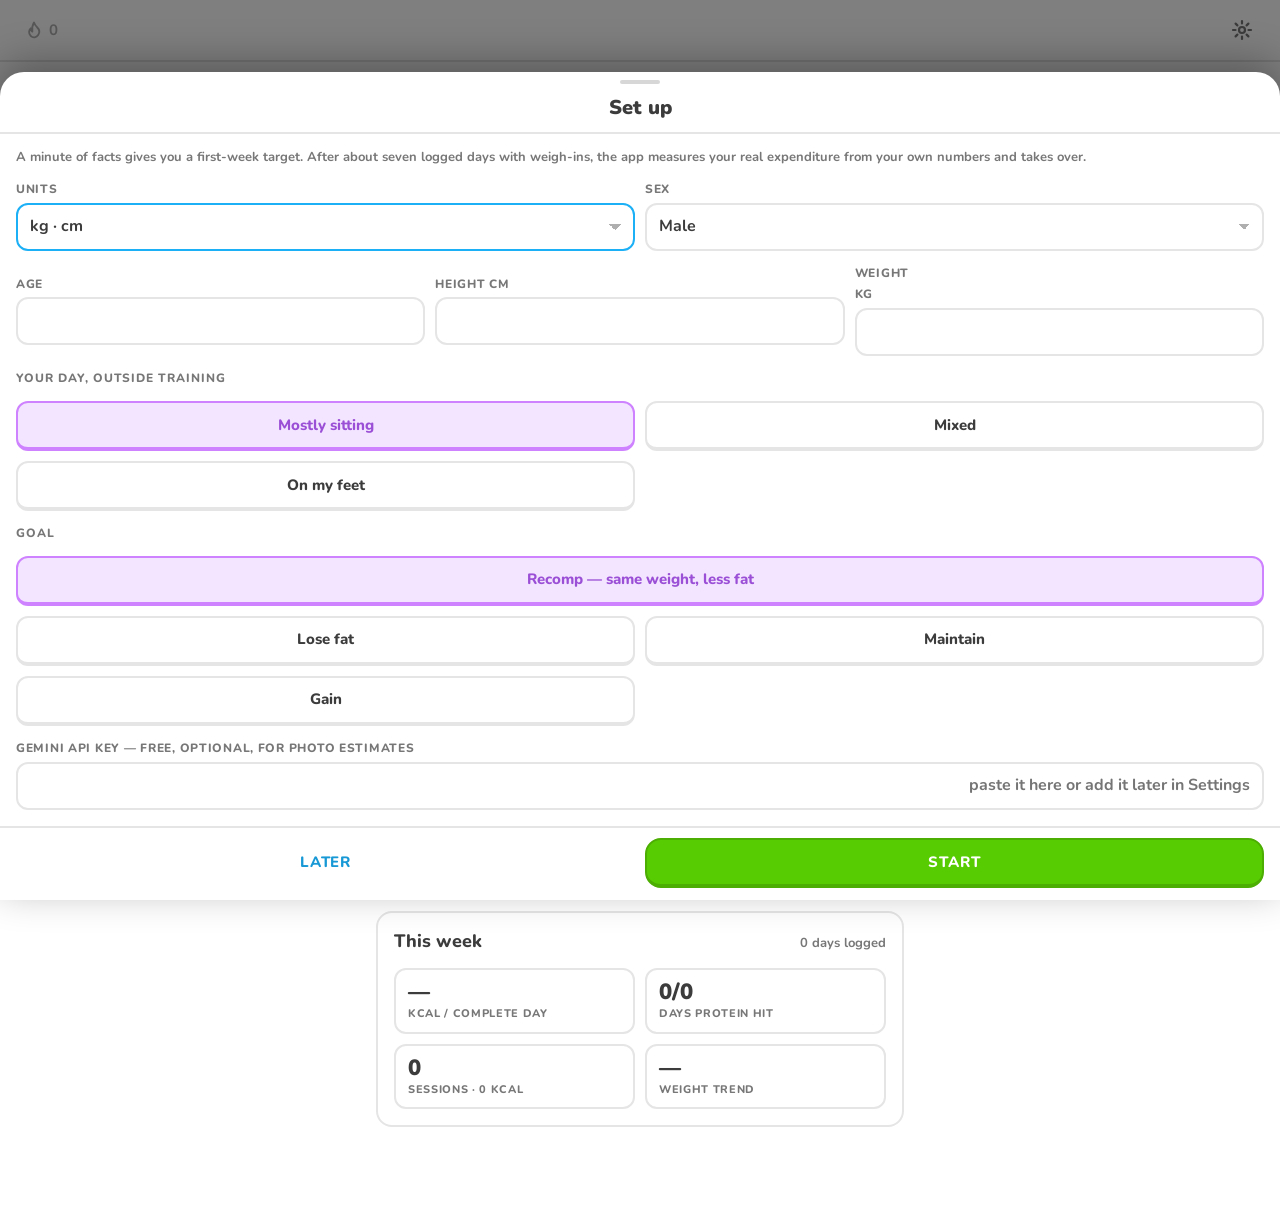
==== docs/index.html @ 72cca183 "Category-wide review findings: forgiving streak, no red screens, recall-as-you-type, delete everythi" ====
<!doctype html>
<html lang="en">
<head>
<meta charset="utf-8">
<meta name="viewport" content="width=device-width, initial-scale=1, maximum-scale=1, user-scalable=no, viewport-fit=cover, interactive-widget=resizes-content">
<meta name="theme-color" content="#FFFFFF" media="(prefers-color-scheme: light)">
<meta name="theme-color" content="#131F24" media="(prefers-color-scheme: dark)">
<title>Recomp</title>
<link rel="manifest" href="manifest.webmanifest">
<link rel="icon" href="icon.svg" type="image/svg+xml">
<link rel="preconnect" href="https://fonts.googleapis.com">
<link rel="preconnect" href="https://fonts.gstatic.com" crossorigin>
<link rel="stylesheet" href="https://fonts.googleapis.com/css2?family=Nunito:wght@700;800;900&display=swap">
<link rel="stylesheet" href="css/style.css">
</head>
<body>

<!-- icon sprite: one stroke style everywhere, no emoji (they render differently on every phone) -->
<svg width="0" height="0" style="position:absolute" aria-hidden="true">
  <defs>
    <symbol id="i-home" viewBox="0 0 24 24"><path d="M3 11.5 12 4l9 7.5"/><path d="M5.5 10v10h13V10"/><path d="M10 20v-6h4v6"/></symbol>
    <symbol id="i-chart" viewBox="0 0 24 24"><path d="M4 19h16"/><path d="M6 15l4-5 4 3 5-7"/></symbol>
    <symbol id="i-meal" viewBox="0 0 24 24"><path d="M4 12h16"/><path d="M5 12a7 7 0 0 1 14 0"/><path d="M3 16h18"/><path d="M12 5V3"/></symbol>
    <symbol id="i-shake" viewBox="0 0 24 24"><path d="M7 4h10l-1.2 15a2 2 0 0 1-2 1.8H10.2a2 2 0 0 1-2-1.8Z"/><path d="M8 10h8"/><path d="M13 4l2-2"/></symbol>
    <symbol id="i-lift" viewBox="0 0 24 24"><path d="M3 10v4"/><path d="M6 8v8"/><path d="M9 6v12"/><path d="M15 6v12"/><path d="M18 8v8"/><path d="M21 10v4"/><path d="M9 12h6"/></symbol>
    <symbol id="i-camera" viewBox="0 0 24 24"><path d="M4 8h3l2-3h6l2 3h3v11H4Z"/><circle cx="12" cy="13" r="3.5"/></symbol>
    <symbol id="i-image" viewBox="0 0 24 24"><rect x="4" y="5" width="16" height="14" rx="2"/><path d="m4 16 5-5 4 4 3-3 4 4"/><circle cx="15.5" cy="9.5" r="1.5"/></symbol>
    <symbol id="i-tag" viewBox="0 0 24 24"><path d="M3 12V4h8l9 9-8 8Z"/><circle cx="7.5" cy="8.5" r="1.5"/></symbol>
    <symbol id="i-flame" viewBox="0 0 24 24"><path d="M12 3s1 3 4 6 3 6 1 9-6 4-9 1-2-7 0-9c0 3 2 4 2 4s-1-6 2-11Z"/></symbol>
    <symbol id="i-scale" viewBox="0 0 24 24"><rect x="4" y="4" width="16" height="16" rx="3"/><path d="M8 10a5 5 0 0 1 8 0"/><path d="m12 12 2-2"/></symbol>
    <symbol id="i-gear" viewBox="0 0 24 24"><circle cx="12" cy="12" r="3"/><path d="M12 3v2.5M12 18.5V21M3 12h2.5M18.5 12H21M5.6 5.6l1.8 1.8M16.6 16.6l1.8 1.8M5.6 18.4l1.8-1.8M16.6 7.4l1.8-1.8"/></symbol>
    <symbol id="i-left" viewBox="0 0 24 24"><path d="m14 6-6 6 6 6"/></symbol>
    <symbol id="i-right" viewBox="0 0 24 24"><path d="m10 6 6 6-6 6"/></symbol>
    <symbol id="i-check" viewBox="0 0 24 24"><path d="m5 12.5 4.5 4.5L19 7"/></symbol>
    <symbol id="i-close" viewBox="0 0 24 24"><path d="M6 6l12 12M18 6 6 18"/></symbol>
    <symbol id="i-plus" viewBox="0 0 24 24"><path d="M12 5v14M5 12h14"/></symbol>
    <symbol id="i-clock" viewBox="0 0 24 24"><circle cx="12" cy="12" r="8.5"/><path d="M12 7.5V12l3 2"/></symbol>
    <symbol id="i-bolt" viewBox="0 0 24 24"><path d="M13 3 5 13h6l-1 8 9-11h-6Z"/></symbol>
    <symbol id="i-scan" viewBox="0 0 24 24"><path d="M4 8V5h3M17 5h3v3M20 16v3h-3M7 19H4v-3"/><path d="M8 9v6M11 9v6M13.5 9v6M16 9v6"/></symbol>
    <symbol id="i-share" viewBox="0 0 24 24"><path d="M12 15V4"/><path d="m8 8 4-4 4 4"/><path d="M5 13v6h14v-6"/></symbol>
  </defs>
</svg>

<!-- ============================================================ TOP STRIP -->
<header class="top">
  <button class="stat streak" id="streak" aria-label="Logging streak"><svg><use href="#i-flame"/></svg><b>0</b></button>
  <button class="stat weight" id="weight-chip" hidden><svg><use href="#i-scale"/></svg><b>—</b><small></small></button>
  <span class="grow"></span>
  <button class="icon" id="btn-settings" aria-label="Settings"><svg><use href="#i-gear"/></svg></button>
</header>

<!-- ============================================================ TODAY -->
<main id="view-today" class="view">

  <section class="daybar">
    <button class="icon round" id="day-prev" aria-label="Previous day"><svg><use href="#i-left"/></svg></button>
    <button class="daylabel" id="day-label"><b>Today</b><small id="day-sub"></small></button>
    <button class="icon round" id="day-next" aria-label="Next day"><svg><use href="#i-right"/></svg></button>
  </section>

  <section class="card status" id="status">
    <div class="verdict" id="verdict"></div>
    <div class="meter">
      <div class="meter-head"><span class="label">Protein</span><span class="val"><b id="p-val">0</b> / <span id="p-range">—</span> g</span></div>
      <div class="bar green"><div class="fill" id="p-fill"></div><div class="tick" id="p-floor"></div><div class="tick" id="p-ceil"></div></div>
      <div class="meter-foot" id="p-foot"></div>
    </div>
    <div class="meter">
      <div class="meter-head"><span class="label">Calories</span><span class="val"><b id="k-val">0</b> / <span id="k-range">—</span></span></div>
      <div class="bar blue"><div class="band" id="k-band"></div><div class="fill" id="k-fill"></div></div>
      <div class="meter-foot" id="k-foot"></div>
    </div>
    <ul class="goals" id="goals"></ul>
  </section>

  <p class="callout warn" id="sync-warn" hidden></p>
  <p class="callout" id="est-hint" hidden>Photo estimates need a free Gemini key: <a href="https://aistudio.google.com/apikey" target="_blank" rel="noopener">aistudio.google.com → Get API key</a>, then Settings.</p>

  <section class="card">
    <div class="card-head"><h2>Log</h2><span class="muted" id="log-count"></span></div>
    <ul class="log" id="log"></ul>
    <p class="note" id="log-hint">Tap an entry to edit it, log it again or remove it.</p>
  </section>

  <section class="card" id="week"></section>
</main>

<!-- ============================================================ TREND -->
<main id="view-trend" class="view" hidden>
  <section class="card">
    <div class="card-head"><h2>Weight</h2><span class="muted" id="trend-latest"></span></div>
    <canvas id="chart" height="200"></canvas>
    <p class="note" id="chart-note"></p>
  </section>
  <section class="card" id="bf-block" hidden>
    <div class="card-head"><h2>Body fat</h2><span class="muted" id="bf-latest"></span></div>
    <canvas id="bfchart" height="140"></canvas>
    <p class="note" id="bf-note"></p>
  </section>
  <section class="card" id="expenditure"></section>
  <section class="card" id="lifts" hidden></section>
  <section class="card">
    <div class="card-head"><h2>Scale</h2><span class="muted" id="backup-state"></span></div>
    <p class="note" id="body-fresh"></p>
    <div class="row gap wrap">
      <button class="btn" id="btn-pull">Fetch scale now</button>
      <button class="btn" id="btn-fixall" hidden>Value ? rows with AI</button>
    </div>
    <p class="note mono" id="data-msg"></p>
    <details>
      <summary>Weigh in by hand</summary>
      <div class="row gap top">
        <label class="lbl"><span id="bw-unit">kg</span> <input class="num" id="bw-kg" type="number" min="30" max="200" step="0.05" inputmode="decimal"></label>
        <label class="lbl">body fat % <input class="num" id="bw-bf" type="number" min="3" max="60" step="0.1" inputmode="decimal"></label>
        <button class="btn" id="bw-log">Log</button>
      </div>
      <p class="note">Renpho readings arrive on their own. Use this only when the scale isn't synced.</p>
    </details>
    <details>
      <summary>Backups</summary>
      <p class="note top">With a GitHub repo set, backups happen on their own after every change. Without one, <b>Save a copy</b> sends the full backup to Drive, WhatsApp or a file — do it now and then; the CSV opens in any spreadsheet.</p>
      <div class="row gap wrap">
        <button class="btn" id="btn-backup">Back up now</button>
        <button class="btn" id="btn-restore">Restore from GitHub</button>
        <button class="btn" id="btn-export"><svg><use href="#i-share"/></svg>Save a copy</button>
        <button class="btn" id="btn-csv">Export CSV</button>
        <label class="btn filebtn"><input type="file" id="import-file" accept="application/json" hidden>Import file</label>
      </div>
    </details>
  </section>
</main>

<!-- ============================================================ BOTTOM NAV -->
<nav class="nav" id="actionbar">
  <button class="tab is-on" data-tab="today"><svg><use href="#i-home"/></svg><span>Today</span></button>
  <button class="tab" data-tab="trend"><svg><use href="#i-chart"/></svg><span>Trend</span></button>
  <button class="act green" data-sheet="meal"><svg><use href="#i-meal"/></svg><span>Meal</span></button>
  <button class="act blue" data-sheet="shake"><svg><use href="#i-shake"/></svg><span>Shake</span></button>
  <button class="act purple" data-sheet="workout"><svg><use href="#i-lift"/></svg><span>Workout</span></button>
</nav>

<!-- ============================================================ MEAL SHEET -->
<dialog class="sheet" id="sheet-meal">
  <div class="sheet-head"><span class="grip"></span><h2>Meal</h2><button class="icon close" data-close aria-label="Close"><svg><use href="#i-close"/></svg></button></div>
  <div class="sheet-body">
    <p class="callout" id="est-fixing" hidden></p>
    <div id="recent-wrap">
      <div class="card-head"><h3>Regulars</h3><span class="muted">one tap · eaten 3+ times</span></div>
      <div class="chips" id="recent"></div>
    </div>
    <div class="photo-row">
      <label class="btn tile"><input type="file" id="est-camera" accept="image/*" capture="environment" hidden><svg><use href="#i-camera"/></svg>Camera</label>
      <label class="btn tile"><input type="file" id="est-gallery" accept="image/*" multiple hidden><svg><use href="#i-image"/></svg>Gallery</label>
      <label class="btn tile"><input type="file" id="est-label" accept="image/*" capture="environment" hidden><svg><use href="#i-scan"/></svg>Scan</label>
    </div>
    <div class="thumbs" id="est-thumbs"></div>
    <textarea id="est-text" class="text" rows="3" placeholder="What is it, where from, what you shared or skipped — “ayam penyet from Amigos, didn't finish the rice”"></textarea>
    <div class="chips" id="recall"></div>
    <div class="share-row">
      <span class="label">My share</span>
      <div class="seg" id="est-share" role="radiogroup" aria-label="My share">
        <button data-v="1" class="on">All</button><button data-v="0.5">½</button><button data-v="0.33">⅓</button><button data-v="0.25">¼</button>
      </div>
    </div>
    <p class="status" id="est-status"></p>
    <div id="est-result" hidden></div>
    <details>
      <summary>Type it in instead</summary>
      <form id="manual" class="form top">
        <input class="text" name="label" placeholder="What was it" required>
        <div class="row gap">
          <label class="lbl">kcal <input class="num" name="kcal" type="number" min="0" step="any" required inputmode="decimal"></label>
          <label class="lbl">protein g <input class="num" name="protein_g" type="number" min="0" step="any" required inputmode="decimal"></label>
        </div>
        <button class="btn" type="submit">Add</button>
      </form>
    </details>
  </div>
  <div class="sheet-foot" id="meal-foot"><button class="btn primary block" id="est-go">Estimate</button></div>
</dialog>

<!-- ============================================================ SHAKE SHEET -->
<dialog class="sheet" id="sheet-shake">
  <div class="sheet-head"><span class="grip"></span><h2>Shake</h2><button class="icon close" data-close aria-label="Close"><svg><use href="#i-close"/></svg></button></div>
  <div class="sheet-body">
    <div class="hero blue"><b id="shake-result">—</b><small>exact from the labels</small></div>
    <div class="row gap">
      <label class="lbl">whey g <input class="num" id="whey" type="number" min="0" max="200" step="1" value="44" inputmode="decimal"></label>
      <label class="lbl">milk ml <input class="num" id="milk" type="number" min="0" max="1000" step="1" value="250" inputmode="decimal"></label>
      <label class="lbl">creatine g <input class="num" id="creatine" type="number" min="0" max="20" step="1" value="6" inputmode="decimal"></label>
    </div>
    <div class="row gap">
      <label class="lbl">whey <select id="whey-id" class="select" aria-label="Whey"></select></label>
      <label class="lbl">milk <select id="milk-id" class="select" aria-label="Milk"></select></label>
    </div>
    <button class="btn ghost" id="btn-product"><svg><use href="#i-plus"/></svg>New tub or carton</button>
  </div>
  <div class="sheet-foot"><button class="btn primary blue block" id="btn-shake">Add shake</button></div>
</dialog>

<!-- ============================================================ WORKOUT SHEET -->
<dialog class="sheet" id="sheet-workout">
  <div class="sheet-head"><span class="grip"></span><h2>Workout</h2><button class="icon close" data-close aria-label="Close"><svg><use href="#i-close"/></svg></button></div>
  <div class="sheet-body">
    <div class="options" id="wo-kinds"></div>
    <div id="wo-cardio" class="stack">
      <div class="row gap">
        <label class="lbl">minutes <input class="num" id="wo-min" type="number" min="0" step="1" inputmode="decimal"></label>
        <label class="lbl">km <input class="num" id="wo-km" type="number" min="0" step="0.01" inputmode="decimal"></label>
        <label class="lbl">kcal <input class="num" id="wo-kcal" type="number" min="0" step="1" inputmode="decimal" placeholder="if shown"></label>
      </div>
      <div class="row gap">
        <label class="btn filebtn"><input type="file" id="wo-shot" accept="image/*" hidden><svg><use href="#i-image"/></svg>From screenshot</label>
        <span class="status" id="wo-shot-status"></span>
      </div>
      <p class="note" id="wo-burn-note"></p>
    </div>
    <div id="wo-strength" class="stack" hidden>
      <label class="lbl">exercise <select id="wo-exercise" class="select" aria-label="Exercise"></select></label>
      <div id="wo-sets" class="sets"></div>
      <div class="row gap bottom">
        <label class="lbl">kg <input class="num" id="wo-w" type="number" min="0" step="0.5" inputmode="decimal"></label>
        <label class="lbl">reps <input class="num" id="wo-r" type="number" min="1" step="1" inputmode="numeric"></label>
        <button class="btn" id="wo-addset"><svg><use href="#i-plus"/></svg>Set</button>
      </div>
      <p class="note">Sets are what track your 100/100/100. Calories for strength work use the per-kind default.</p>
    </div>
    <input class="text" id="wo-note" placeholder="note (optional) — “testing week”, “white scale”">
  </div>
  <div class="sheet-foot"><button class="btn primary purple block" id="wo-log">Log workout</button></div>
</dialog>

<!-- ============================================================ ROW SHEET -->
<dialog class="sheet" id="sheet-row">
  <div class="sheet-head"><span class="grip"></span><h2 id="row-title">Entry</h2><button class="icon close" data-close aria-label="Close"><svg><use href="#i-close"/></svg></button></div>
  <div class="sheet-body" id="row-body"></div>
</dialog>

<!-- ============================================================ PRODUCT -->
<dialog class="modal" id="product">
  <form method="dialog" class="form" id="product-form">
    <h2>New tub or carton</h2>
    <div class="row gap">
      <label class="btn filebtn"><input type="file" id="prod-label" accept="image/*" capture="environment" hidden><svg><use href="#i-scan"/></svg>Scan barcode or label</label>
      <span class="status" id="prod-status"></span>
    </div>
    <p class="note">Or type it: milks per 100 ml; whey per gram of powder — 25 g protein in a 32 g scoop is 0.78 per g.</p>
    <div class="row gap">
      <label class="lbl">kind <select class="select" name="kind" id="product-kind"><option value="milk">Milk</option><option value="whey">Whey</option></select></label>
      <label class="lbl grow">label <input class="text" name="label" placeholder="e.g. Meiji Fit, Optimum Gold Standard" required></label>
    </div>
    <div class="row gap">
      <label class="lbl">kcal <span id="product-per">/100ml</span> <input class="num" name="kcal" type="number" min="0" step="0.01" required inputmode="decimal"></label>
      <label class="lbl">protein g <span id="product-per2">/100ml</span> <input class="num" name="protein_g" type="number" min="0" step="0.001" required inputmode="decimal"></label>
    </div>
    <label class="check"><input type="checkbox" name="make_default" checked> make it the default</label>
    <div class="row gap end"><button class="btn ghost" value="cancel" formnovalidate>Cancel</button><button class="btn primary" value="save">Save</button></div>
  </form>
</dialog>

<!-- ============================================================ SETTINGS -->
<dialog class="sheet" id="settings">
  <form method="dialog" id="settings-form">
    <div class="sheet-head"><span class="grip"></span><h2>Settings</h2><button class="icon close" value="cancel" formnovalidate aria-label="Close"><svg><use href="#i-close"/></svg></button></div>
    <div class="sheet-body">
      <div class="grid2" id="settings-fields"></div>
      <div class="card-head"><h3>Workout kinds</h3><span class="muted">default kcal when none is given</span></div>
      <div id="kinds-editor" class="stack"></div>
      <button class="btn ghost" type="button" id="btn-addkind"><svg><use href="#i-plus"/></svg>Add a workout kind</button>
      <div class="row gap wrap"><button class="btn" type="button" id="btn-setup">Redo setup</button><button class="btn danger" type="button" id="btn-wipe">Delete everything</button></div>
      <details><summary>About this app</summary>
        <p class="note top">No account, no ads, no subscription, no notifications, nothing to unlock. Your data lives on this phone (and in your own GitHub repo if you set one). Export it any time as a file or CSV, or delete all of it with one button — nothing is kept anywhere else. Photo estimates use your own free Gemini key; barcodes use Open Food Facts, an open database that needs no key.</p>
      </details>
    </div>
    <div class="sheet-foot"><button class="btn primary block" value="save">Save</button></div>
  </form>
</dialog>

<!-- ============================================================ SETUP (first run) -->
<dialog class="sheet" id="setup">
  <form id="setup-form">
    <div class="sheet-head"><span class="grip"></span><h2>Set up</h2></div>
    <div class="sheet-body">
      <p class="note">A minute of facts gives you a first-week target. After about seven logged days with weigh-ins, the app measures your real expenditure from your own numbers and takes over.</p>
      <div class="row gap">
        <label class="lbl">units <select class="select" name="units"><option value="kg">kg · cm</option><option value="lb">lb · cm</option></select></label>
        <label class="lbl">sex <select class="select" name="sex"><option value="male">Male</option><option value="female">Female</option></select></label>
      </div>
      <div class="row gap">
        <label class="lbl">age <input class="num" name="age" type="number" min="14" max="100" step="1" required inputmode="numeric"></label>
        <label class="lbl">height cm <input class="num" name="height_cm" type="number" min="120" max="230" step="1" required inputmode="numeric"></label>
        <label class="lbl">weight <span id="setup-unit">kg</span> <input class="num" name="weight" type="number" min="30" max="500" step="0.1" required inputmode="decimal"></label>
      </div>
      <span class="label">Your day, outside training</span>
      <div class="options" id="setup-activity">
        <button type="button" class="opt on" data-v="desk">Mostly sitting</button>
        <button type="button" class="opt" data-v="mixed">Mixed</button>
        <button type="button" class="opt" data-v="feet">On my feet</button>
      </div>
      <span class="label">Goal</span>
      <div class="options" id="setup-goal">
        <button type="button" class="opt on" data-v="recomp">Recomp — same weight, less fat</button>
        <button type="button" class="opt" data-v="cut">Lose fat</button>
        <button type="button" class="opt" data-v="maintain">Maintain</button>
        <button type="button" class="opt" data-v="gain">Gain</button>
      </div>
      <label class="lbl wide">Gemini API key — free, optional, for photo estimates <input class="num" name="gemini_key" type="password" autocomplete="off" placeholder="paste it here or add it later in Settings"></label>
      <p class="note">Get one at <a href="https://aistudio.google.com/apikey" target="_blank" rel="noopener">aistudio.google.com → Get API key</a>. Without it, barcodes, regulars, shakes and typed entries still work.</p>
      <p class="note" id="setup-preview"></p>
    </div>
    <div class="sheet-foot"><button class="btn ghost" type="button" id="setup-skip">Later</button><button class="btn primary" type="submit">Start</button></div>
  </form>
</dialog>

<div class="toast" id="toast" hidden></div>
<script type="module" src="js/app.js"></script>
</body>
</html>
---- docs/css/style.css ----
/* Recomp — visual system.
   Duolingo's language: one heavy rounded face, flat saturated colour on a plain ground, 2 px borders,
   chunky buttons that press down (4 px bottom edge), thick rounded progress bars, tinted option cards,
   a bottom nav with big icons. Colour carries meaning: green = protein / done, blue = calories,
   purple = training, orange = attention / streak, red = over. 4 px spacing grid, 16 px gutters. */

:root{
  color-scheme:light;
  --bg:#FFFFFF; --card:#FFFFFF; --sunken:#F7F7F7; --line:#E5E5E5; --line-2:#D7D7D7;
  --ink:#3C3C3C; --muted:#777777; --faint:#AFAFAF;
  --green:#58CC02; --green-d:#4CAD02; --green-bg:#E5F8D4; --green-ink:#3F9A00;
  --blue:#1CB0F6;  --blue-d:#1899D6;  --blue-bg:#DDF4FF;  --blue-ink:#1899D6;
  --purple:#CE82FF; --purple-d:#B06BE0; --purple-bg:#F3E5FF; --purple-ink:#9A4FD6;
  --orange:#FF9600; --orange-d:#E08600; --orange-bg:#FFF0D6; --orange-ink:#D97B00;
  --red:#FF4B4B;   --red-d:#EA2B2B;    --red-bg:#FFE0E0;   --red-ink:#D93636;
  --yellow:#FFC800;
  --font:"Nunito","Segoe UI",Roboto,system-ui,sans-serif;
  --r:16px; --r-s:12px;
}
@media (prefers-color-scheme:dark){
  :root{
    color-scheme:dark;
    --bg:#131F24; --card:#131F24; --sunken:#1B2A31; --line:#37464F; --line-2:#3F505A;
    --ink:#F1F7FB; --muted:#A9B8C0; --faint:#52656D;
    --green-bg:#1F3A12; --green-ink:#7BD82E;
    --blue-bg:#0F2C3F;  --blue-ink:#49C0F8;
    --purple-bg:#2A1F3A; --purple-ink:#D69CFF;
    --orange-bg:#3A2A0F; --orange-ink:#FFAB33;
    --red-bg:#3A1717;   --red-ink:#FF6B6B;
  }
}

/* ---------------------------------------------------------------- base */
*{box-sizing:border-box}
html{-webkit-text-size-adjust:100%;height:100%}
body{
  margin:0; background:var(--bg); color:var(--ink);
  font-family:var(--font); font-weight:700; font-size:16px; line-height:1.4;
  font-variant-numeric:tabular-nums; -webkit-font-smoothing:antialiased;
  padding-bottom:calc(92px + env(safe-area-inset-bottom));
  overscroll-behavior-y:none;
}
h1,h2,h3,p{margin:0}
h2{font-size:18px;font-weight:800}
h3{font-size:15px;font-weight:800}
button{font:inherit;color:inherit;background:none;border:0;padding:0;cursor:pointer;-webkit-tap-highlight-color:transparent;touch-action:manipulation}
input,select,textarea{font:inherit;color:inherit;-webkit-tap-highlight-color:transparent}
svg{width:24px;height:24px;fill:none;stroke:currentColor;stroke-width:2.2;stroke-linecap:round;stroke-linejoin:round;flex:none}
[hidden]{display:none!important}
a{color:var(--blue-ink)}
.grow{flex:1}
.muted{color:var(--muted);font-size:13px;font-weight:700}
.note{font-size:13px;color:var(--muted);line-height:1.45}
.note.mono{font-variant-numeric:tabular-nums}
.status{font-size:13px;color:var(--muted);min-height:1.4em}
.status:empty{display:none}
.label{font-size:12px;font-weight:800;letter-spacing:.08em;text-transform:uppercase;color:var(--muted)}
.row{display:flex;align-items:center}
.row.gap{gap:10px}
.row.wrap{flex-wrap:wrap}
.row.end{justify-content:flex-end}
.row.top{margin-top:10px}
.row.bottom{align-items:flex-end}
.top.note{margin-top:8px}
.stack{display:flex;flex-direction:column;gap:12px}
:focus-visible{outline:3px solid var(--blue);outline-offset:2px}
@media (prefers-reduced-motion:reduce){*{animation:none!important;transition:none!important}}

/* ---------------------------------------------------------------- top strip */
.top{
  position:sticky; top:0; z-index:5; background:var(--bg);
  display:flex; align-items:center; gap:8px;
  padding:calc(8px + env(safe-area-inset-top)) 16px 8px; border-bottom:2px solid var(--line);
}
.stat{display:inline-flex;align-items:center;gap:5px;padding:6px 8px;border-radius:12px;font-weight:900;font-size:15px;color:var(--faint);white-space:nowrap;min-width:0}
.stat svg{width:20px;height:20px}
.stat small{font-size:12px;font-weight:800;color:var(--muted)}
.stat.weight{overflow:hidden;text-overflow:ellipsis}
.stat.streak.on{color:var(--orange)} .stat.streak.on svg{fill:var(--orange);stroke:var(--orange)}
.stat.weight{color:var(--ink)} .stat.weight svg{color:var(--blue)}
.stat.weight.oob{color:var(--red-ink)}
.stat:active{background:var(--sunken)}
.icon{width:44px;height:44px;border-radius:12px;display:grid;place-items:center;color:var(--muted)}
.icon.round{border-radius:50%;border:2px solid var(--line);border-bottom-width:4px}
.icon.round:active{transform:translateY(2px);border-bottom-width:2px}
.icon:active{background:var(--sunken)}
.icon:disabled{opacity:.35}

/* ---------------------------------------------------------------- page */
.view{padding:12px 16px 0;display:flex;flex-direction:column;gap:16px;max-width:560px;margin:0 auto}
.card{background:var(--card);border:2px solid var(--line);border-radius:var(--r);padding:16px;display:flex;flex-direction:column;gap:14px}
.card-head{display:flex;align-items:baseline;justify-content:space-between;gap:12px}
.callout{border:2px solid var(--line);border-radius:var(--r-s);padding:12px 14px;font-size:14px;color:var(--muted);line-height:1.45}
.callout.warn{border-color:var(--red);background:var(--red-bg);color:var(--red-ink)}
details>summary{list-style:none;cursor:pointer;display:flex;align-items:center;justify-content:space-between;font-weight:800;font-size:15px;padding:6px 0;color:var(--ink)}
details>summary::-webkit-details-marker{display:none}
details>summary::after{content:"";width:9px;height:9px;border-right:2.5px solid var(--faint);border-bottom:2.5px solid var(--faint);transform:rotate(45deg);margin-right:6px;transition:transform .15s}
details[open]>summary::after{transform:rotate(-135deg)}

/* ---------------------------------------------------------------- day bar */
.daybar{display:grid;grid-template-columns:44px 1fr 44px;align-items:center;gap:8px}
.daylabel{display:flex;flex-direction:column;align-items:center;gap:1px;padding:4px 0}
.daylabel b{font-size:22px;font-weight:900;letter-spacing:-.01em;line-height:1.1}
.daylabel small{font-size:13px;color:var(--muted);font-weight:700}

/* ---------------------------------------------------------------- status card */
.verdict{display:flex;gap:12px;align-items:flex-start;padding:12px 14px;border-radius:var(--r-s);border:2px solid var(--line);background:var(--sunken)}
.verdict .lamp{width:14px;height:14px;border-radius:50%;margin-top:5px;flex:none;background:var(--faint)}
.verdict b{display:block;font-size:17px;font-weight:900;line-height:1.2}
.verdict small{display:block;font-size:13px;color:var(--muted);margin-top:3px;line-height:1.4}
.verdict.ok{border-color:var(--green);background:var(--green-bg)} .verdict.ok .lamp{background:var(--green)} .verdict.ok b{color:var(--green-ink)}
.verdict.warn{border-color:var(--orange);background:var(--orange-bg)} .verdict.warn .lamp{background:var(--orange)} .verdict.warn b{color:var(--orange-ink)}
.verdict.crit{border-color:var(--red);background:var(--red-bg)} .verdict.crit .lamp{background:var(--red)} .verdict.crit b{color:var(--red-ink)}
.verdict.pop{animation:pop .35s cubic-bezier(.2,.8,.2,1)}
@keyframes pop{0%{transform:scale(.96)}60%{transform:scale(1.02)}100%{transform:scale(1)}}

.meter{display:flex;flex-direction:column;gap:8px}
.meter-head{display:flex;justify-content:space-between;align-items:baseline}
.meter-head .val{font-size:15px;font-weight:800;color:var(--muted)}
.meter-head .val b{font-size:20px;font-weight:900;color:var(--ink)}
.bar{position:relative;height:18px;background:var(--line);border-radius:9px;overflow:hidden}
.fill{position:absolute;inset:0 auto 0 0;width:0;border-radius:9px;background:var(--green);transition:width .45s cubic-bezier(.2,.8,.2,1)}
.fill::after{content:"";position:absolute;left:8px;right:8px;top:4px;height:4px;border-radius:2px;background:rgba(255,255,255,.28)}
.bar.blue .fill{background:var(--blue)}
/* state colours: protein short = attention, over the ceiling is still done; calories over = red */
.bar .fill.short{background:var(--orange)} .bar .fill.hit,.bar .fill.in{background:var(--green)} .bar .fill.under{background:var(--blue)}
.bar.green .fill.over{background:var(--green)} .bar.blue .fill.over{background:var(--orange)}   /* over is attention, never a red screen: the week average is the number that matters */
.tick{position:absolute;top:0;bottom:0;width:3px;background:var(--ink);opacity:.35;border-radius:2px}
.band{position:absolute;top:0;bottom:0;background:var(--green);opacity:.28}
.meter-foot{font-size:12px;color:var(--muted);line-height:1.4}

.goals{list-style:none;margin:0;padding:0;display:grid;grid-template-columns:1fr 1fr;gap:8px}
.goals li{display:flex;align-items:center;gap:8px;padding:8px 10px;border:2px solid var(--line);border-radius:var(--r-s);font-size:13px;font-weight:800;color:var(--muted)}
.goals li .box{width:22px;height:22px;border-radius:50%;border:2px solid var(--line-2);display:grid;place-items:center;flex:none;color:#fff}
.goals li .box svg{width:14px;height:14px;stroke-width:3}
.goals li.done{border-color:var(--green);background:var(--green-bg);color:var(--green-ink)}
.goals li.done .box{background:var(--green);border-color:var(--green)}
.goals li.opt{opacity:.7}

/* ---------------------------------------------------------------- log */
.log{list-style:none;margin:0;padding:0;display:flex;flex-direction:column}
.log li{display:grid;grid-template-columns:42px 1fr auto;gap:12px;align-items:center;padding:11px 0;border-top:2px solid var(--line);cursor:pointer}
.log li:first-child{border-top:0;padding-top:2px}
.log li:active{background:var(--sunken);margin:0 -16px;padding-left:16px;padding-right:16px}
.log .ic{width:42px;height:42px;border-radius:50%;display:grid;place-items:center;background:var(--green-bg);color:var(--green-ink)}
.log .ic svg{width:22px;height:22px}
.log li.shake .ic{background:var(--blue-bg);color:var(--blue-ink)}
.log li.workout .ic{background:var(--purple-bg);color:var(--purple-ink)}
.log li.pending .ic{background:var(--orange-bg);color:var(--orange-ink)}
.log .l{min-width:0}
.log .l b{display:block;font-size:15px;font-weight:800;overflow:hidden;text-overflow:ellipsis;white-space:nowrap;line-height:1.25}
.log .l small{display:block;font-size:12px;color:var(--muted);overflow:hidden;text-overflow:ellipsis;white-space:nowrap}
.log .n{text-align:right;line-height:1.2}
.log .n b{display:block;font-size:15px;font-weight:900;color:var(--green-ink)}
.log .n small{display:block;font-size:12px;color:var(--muted);font-weight:800}
.log li.workout .n b{color:var(--purple-ink)}
.log li.pending .n b{color:var(--orange-ink)}
.log .empty{color:var(--faint);font-size:14px;padding:14px 0;text-align:center;cursor:default}
#log-hint{display:none}
.log:has(li:not(.empty)) + #log-hint{display:block}

/* ---------------------------------------------------------------- week */
.week{display:grid;grid-template-columns:1fr 1fr;gap:10px}
.week .stat-tile{display:flex;flex-direction:column;gap:2px;border:2px solid var(--line);border-radius:var(--r-s);padding:10px 12px}
.week .stat-tile b{font-size:22px;font-weight:900;letter-spacing:-.01em;line-height:1.1}
.week .stat-tile span{font-size:11px;font-weight:800;letter-spacing:.06em;text-transform:uppercase;color:var(--muted)}

/* ---------------------------------------------------------------- bottom nav */
.nav{
  position:fixed; left:0; right:0; bottom:0; z-index:6;
  display:grid; grid-template-columns:repeat(5,1fr); gap:4px;
  background:var(--bg); border-top:2px solid var(--line);
  padding:8px 10px calc(8px + env(safe-area-inset-bottom));
}
.nav button{display:flex;flex-direction:column;align-items:center;gap:3px;padding:6px 2px;border-radius:12px;border:2px solid transparent;font-size:11px;font-weight:800;letter-spacing:.04em;text-transform:uppercase;color:var(--muted)}
.nav button svg{width:26px;height:26px}
.nav button:active{background:var(--sunken)}
.nav .tab.is-on{background:var(--blue-bg);border-color:var(--blue);color:var(--blue-ink)}
.nav .act.green svg{color:var(--green)} .nav .act.blue svg{color:var(--blue)} .nav .act.purple svg{color:var(--purple)}
.nav .act.green:active{background:var(--green-bg)} .nav .act.blue:active{background:var(--blue-bg)} .nav .act.purple:active{background:var(--purple-bg)}

/* ---------------------------------------------------------------- buttons */
.btn{
  display:inline-flex; align-items:center; justify-content:center; gap:8px;
  min-height:50px; padding:0 18px; border-radius:var(--r);
  border:2px solid var(--line); border-bottom-width:4px; background:var(--card);
  font-size:15px; font-weight:800; letter-spacing:.06em; text-transform:uppercase; color:var(--blue-ink);
  transition:transform .06s, border-bottom-width .06s, background .15s; user-select:none;
}
.btn svg{width:22px;height:22px}
.btn:active{transform:translateY(2px);border-bottom-width:2px}
.btn:disabled{opacity:.5;pointer-events:none}
.btn.primary{background:var(--green);border-color:var(--green-d);color:#fff}
.btn.primary.blue{background:var(--blue);border-color:var(--blue-d)}
.btn.primary.purple{background:var(--purple);border-color:var(--purple-d)}
.btn.danger{background:var(--red);border-color:var(--red-d);color:#fff}
.btn.ghost{border-color:transparent;background:transparent;color:var(--blue-ink);min-height:44px}
.btn.ghost:active{background:var(--sunken)}
.btn.block{width:100%}
.btn.tile{flex-direction:column;gap:6px;min-height:78px;padding:10px 6px;font-size:12px;letter-spacing:.06em;color:var(--ink)}
.btn.tile svg{width:28px;height:28px;color:var(--blue-ink)}
.filebtn{cursor:pointer;white-space:nowrap}
.photo-row{display:grid;grid-template-columns:repeat(3,1fr);gap:10px}

/* ---------------------------------------------------------------- inputs */
.select,.num,.text{
  border:2px solid var(--line); background:var(--card); border-radius:var(--r-s);
  padding:10px 12px; font-size:16px; font-weight:700; min-height:48px; width:100%; color:var(--ink);
}
.select:focus,.num:focus,.text:focus{outline:0;border-color:var(--blue)}
.num{text-align:right}
.select{appearance:none;background-image:linear-gradient(45deg,transparent 50%,var(--faint) 50%),linear-gradient(135deg,var(--faint) 50%,transparent 50%);background-position:calc(100% - 18px) 50%,calc(100% - 12px) 50%;background-size:6px 6px;background-repeat:no-repeat;padding-right:32px}
textarea.text{resize:vertical;min-height:92px;line-height:1.4}
.lbl{display:flex;flex-direction:column;gap:5px;font-size:12px;font-weight:800;letter-spacing:.06em;text-transform:uppercase;color:var(--muted);flex:1;min-width:0}
.lbl.grow{flex:2}
.check{display:flex;align-items:center;gap:10px;font-size:15px}
.check input{width:22px;height:22px;accent-color:var(--green)}
.form{display:flex;flex-direction:column;gap:12px}
.form.top{margin-top:10px}
.grid2{display:grid;grid-template-columns:1fr 1fr;gap:12px}
.grid2 .lbl.wide{grid-column:1 / -1}
.grid2 .num{text-align:left}

/* segmented + option cards (Duolingo choice cards: tinted when chosen) */
.share-row{display:flex;align-items:center;gap:12px}
.seg{display:flex;gap:8px;flex:1}
.seg button{flex:1;min-height:44px;border:2px solid var(--line);border-bottom-width:4px;border-radius:var(--r-s);font-size:15px;font-weight:800;color:var(--muted);background:var(--card)}
.seg button:active{transform:translateY(2px);border-bottom-width:2px}
.seg button.on{background:var(--blue-bg);border-color:var(--blue);color:var(--blue-ink)}
.options{display:grid;grid-template-columns:1fr 1fr;gap:10px}
.options .opt.wide{grid-column:1 / -1}
#setup-goal .opt:first-child{grid-column:1 / -1}
.opt{min-height:50px;border:2px solid var(--line);border-bottom-width:4px;border-radius:var(--r-s);font-size:15px;font-weight:800;color:var(--ink);background:var(--card);padding:0 10px}
.opt:active{transform:translateY(2px);border-bottom-width:2px}
.opt.on{background:var(--purple-bg);border-color:var(--purple);color:var(--purple-ink)}

/* regulars */
.chips{display:grid;grid-template-columns:1fr 1fr;gap:10px}
.rchip{position:relative}
.rchip .chip{width:100%;min-height:62px;text-align:left;display:flex;flex-direction:column;justify-content:center;gap:2px;padding:10px 34px 10px 12px;border:2px solid var(--line);border-bottom-width:4px;border-radius:var(--r-s);background:var(--card);font-size:14px;font-weight:800;line-height:1.2}
.rchip .chip:active{transform:translateY(2px);border-bottom-width:2px;background:var(--green-bg);border-color:var(--green)}
.rchip .chip small{font-size:12px;color:var(--muted);font-weight:700}
.rchip .rx{position:absolute;top:6px;right:6px;width:28px;height:28px;border-radius:50%;color:var(--faint);display:grid;place-items:center}
.rchip .rx svg{width:16px;height:16px}
.rchip .rx:active{background:var(--red-bg);color:var(--red)}
#recent-wrap{display:flex;flex-direction:column;gap:10px}
#recall:empty{display:none}
.chip.recall{min-height:56px;text-align:left;display:flex;flex-direction:column;justify-content:center;gap:2px;padding:8px 12px;border:2px solid var(--line);border-bottom-width:4px;border-radius:var(--r-s);background:var(--card);font-size:14px;font-weight:800;line-height:1.2}
.chip.recall:active{transform:translateY(2px);border-bottom-width:2px;background:var(--green-bg);border-color:var(--green)}
.chip.recall small{font-size:12px;color:var(--muted);font-weight:700}

/* ---------------------------------------------------------------- sheets */
dialog.sheet{
  border:0; padding:0; margin:0; width:100vw; max-width:100vw; max-height:92dvh;
  position:fixed; left:0; right:0; bottom:0; top:auto;
  background:var(--card); color:var(--ink); border-radius:24px 24px 0 0;
  box-shadow:0 -10px 40px rgba(0,0,0,.3);
}
dialog.sheet[open]{display:grid;grid-template-rows:auto 1fr auto;animation:up .28s cubic-bezier(.2,.8,.2,1)}
dialog.sheet form{display:contents}
@keyframes up{from{transform:translateY(48px);opacity:0}to{transform:none;opacity:1}}
dialog::backdrop{background:rgba(0,0,0,.5)}
.sheet-head{position:relative;display:flex;align-items:center;justify-content:center;padding:22px 56px 10px;border-bottom:2px solid var(--line)}
.sheet-head h2{font-size:20px;font-weight:900}
.sheet-head .grip{position:absolute;top:8px;left:50%;width:40px;height:4px;border-radius:2px;background:var(--line-2);transform:translateX(-50%)}
.sheet-head .close{position:absolute;right:8px;top:12px}
.sheet-head .close:focus-visible{outline:0}
.sheet-body{padding:14px 16px 16px;display:flex;flex-direction:column;gap:14px;overflow-y:auto;overscroll-behavior:contain;min-height:0}
.sheet-foot{padding:10px 16px calc(12px + env(safe-area-inset-bottom));border-top:2px solid var(--line);background:var(--card);display:flex;gap:10px}
.sheet-foot .btn{flex:1}
dialog.modal{border:0;border-radius:var(--r);background:var(--card);color:var(--ink);padding:18px;width:min(92vw,480px)}
dialog.modal h2{margin-bottom:4px}

/* hero number (shake) */
.hero{display:flex;flex-direction:column;align-items:center;gap:2px;padding:14px;border-radius:var(--r-s);border:2px solid var(--line)}
.hero b{font-size:28px;font-weight:900;letter-spacing:-.01em}
.hero.blue b{color:var(--blue-ink)}
.hero small{font-size:12px;color:var(--muted);font-weight:800;text-transform:uppercase;letter-spacing:.06em}

/* estimate card */
.thumbs{display:flex;gap:8px;overflow-x:auto}
.thumbs:empty{display:none}
.thumbs img{height:64px;width:64px;object-fit:cover;border-radius:var(--r-s);border:2px solid var(--line);flex:none}
.estcard{display:flex;flex-direction:column;gap:12px;border:2px solid var(--line);border-radius:var(--r);padding:14px}
.estcard.err{border-color:var(--red)} .estcard.err b{color:var(--red-ink)} .estcard.err small{display:block;color:var(--muted);font-size:13px;word-break:break-word}
.estcard .dish{display:flex;justify-content:space-between;align-items:flex-start;gap:10px}
.estcard .dish b{font-size:18px;font-weight:900;line-height:1.2}
.estcard .big{font-size:24px;font-weight:900;letter-spacing:-.01em}
.estcard .big .p{color:var(--green-ink)}
.estcard .big small{font-size:13px;font-weight:800;color:var(--muted);letter-spacing:0}
.estcard .items{list-style:none;margin:0;padding:0;display:flex;flex-direction:column}
.estcard .items li{display:grid;grid-template-columns:1fr auto auto;gap:12px;align-items:center;padding:8px 0;border-top:2px solid var(--line);font-size:14px}
.estcard .items li:first-child{border-top:0;padding-top:0}
.estcard .items small{display:block;font-size:12px;color:var(--muted)}
.estcard .items .p{color:var(--green-ink);font-weight:900}
.estcard p{font-size:13px;color:var(--muted);line-height:1.45}
.estcard p b{color:var(--ink);font-weight:800}
.pill{display:inline-block;font-size:11px;font-weight:900;letter-spacing:.06em;text-transform:uppercase;padding:4px 9px;border-radius:999px;flex:none}
.pill.none{background:var(--sunken);color:var(--faint)}
.pill.low{background:var(--orange-bg);color:var(--orange-ink)}
.pill.medium{background:var(--blue-bg);color:var(--blue-ink)}
.pill.good,.pill.high{background:var(--green-bg);color:var(--green-ink)}
.estcard .refine{display:flex;gap:8px}
.estcard .refine .text{flex:1}

/* sets */
.sets{display:flex;flex-direction:column}
.sets:empty{display:none}
.sets .set{display:grid;grid-template-columns:28px 1fr auto 36px;gap:10px;align-items:center;font-size:14px;padding:8px 0;border-bottom:2px solid var(--line)}
.sets .set .e1{color:var(--muted);font-size:12px;margin-left:6px}
.sets .set .x{width:36px;height:36px;border-radius:50%;color:var(--faint);display:grid;place-items:center}
.sets .set .x svg{width:16px;height:16px}

/* row sheet */
.rowsheet{display:flex;flex-direction:column;gap:12px}
.rowsheet .meta{font-size:13px;color:var(--muted)}
.rowsheet input[type=time]{text-align:left;min-width:0}
.rowsheet .lbl:has(input[type=time]){flex:1.5}

/* ---------------------------------------------------------------- trend */
canvas{width:100%;display:block;border-radius:var(--r-s);background:var(--sunken)}
.exp{display:flex;flex-direction:column;gap:10px}
.exp .big{font-size:30px;font-weight:900;letter-spacing:-.01em;line-height:1}
.exp .big small{font-size:13px;font-weight:800;color:var(--muted);letter-spacing:0}
.exp p{font-size:13px;color:var(--muted);line-height:1.45}
.lift{display:grid;grid-template-columns:1fr auto;gap:6px 12px;align-items:center;padding:10px 0;border-top:2px solid var(--line)}
.lift:first-of-type{border-top:0}
.lift small{display:block;font-size:12px;color:var(--muted);font-weight:700}
.lift .val{text-align:right} .lift .val b{font-size:18px;font-weight:900}
.goalbar{grid-column:1 / -1;height:10px;border-radius:5px;background:var(--line);overflow:hidden}
.goalbar i{display:block;height:100%;background:var(--purple);border-radius:5px}

/* ---------------------------------------------------------------- toast */
.toast{
  position:fixed; left:16px; right:16px; bottom:calc(100px + env(safe-area-inset-bottom)); z-index:10;
  background:var(--ink); color:var(--bg); padding:12px 16px; border-radius:var(--r);
  font-size:14px; font-weight:800; text-align:center; line-height:1.35;
  animation:toastin .25s cubic-bezier(.2,.8,.2,1);
}
.toast.good{background:var(--green);color:#fff}
.toast.bad{background:var(--red);color:#fff}
@keyframes toastin{from{transform:translateY(16px);opacity:0}to{transform:none;opacity:1}}

/* settings: workout kinds editor */
.kind-row{display:grid;grid-template-columns:1fr 92px 40px;gap:8px;align-items:center}
.kind-row .x{width:40px;height:40px;border-radius:50%;color:var(--faint);display:grid;place-items:center}
.kind-row .x svg{width:16px;height:16px}
.kind-row .x:active{background:var(--red-bg);color:var(--red)}
.callout b{color:inherit}
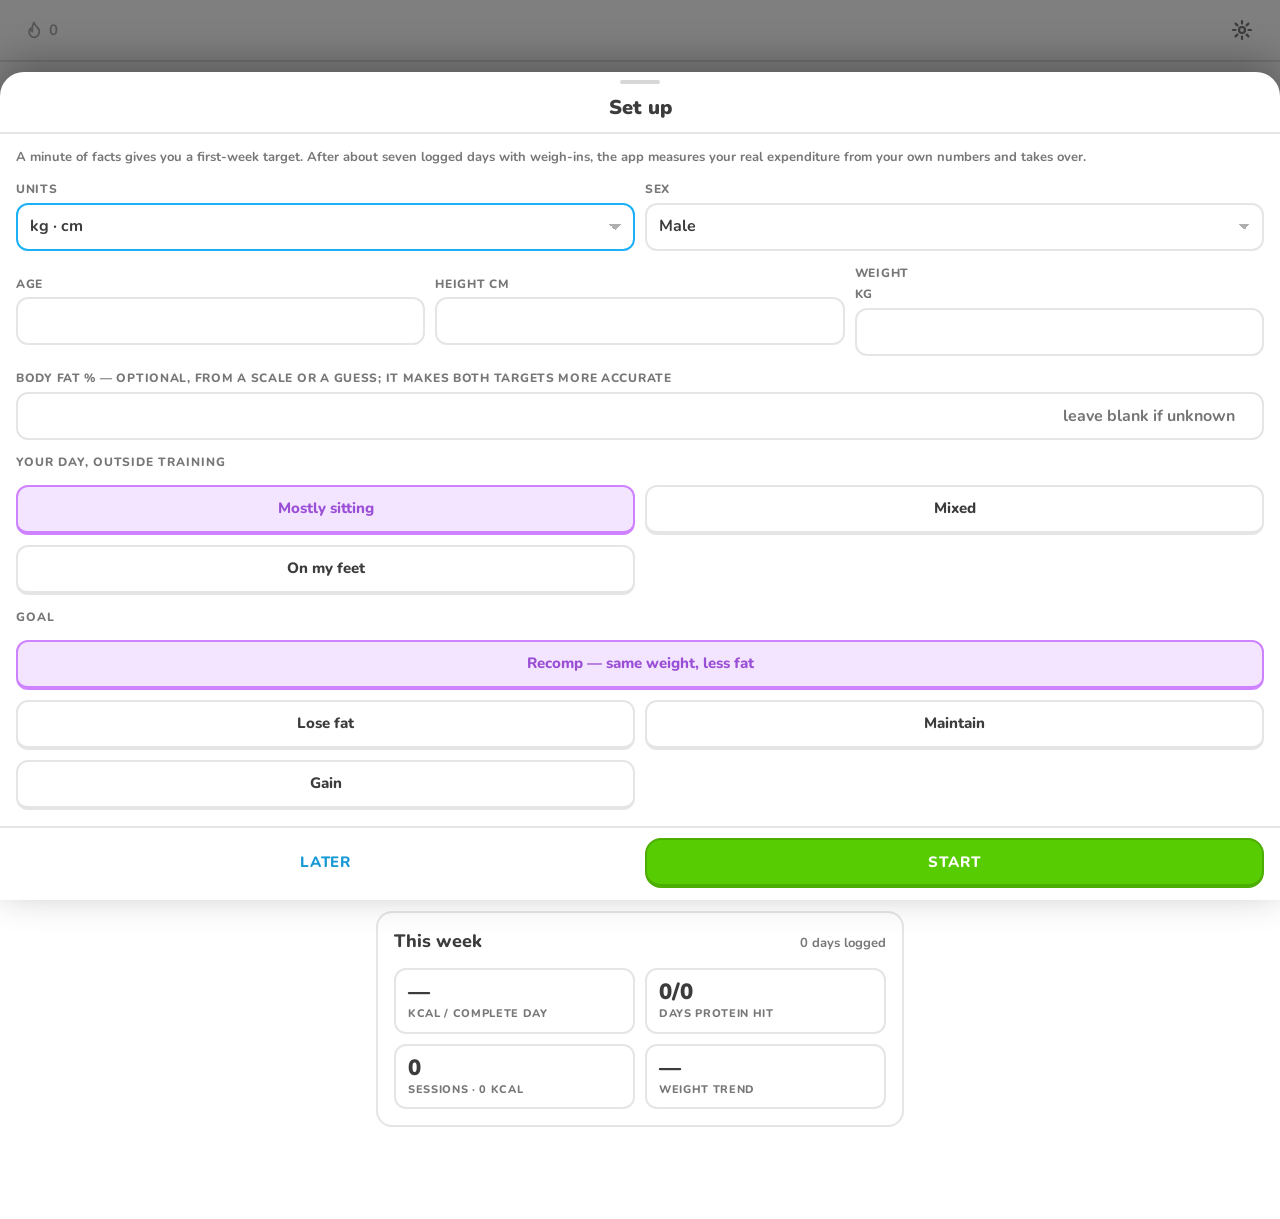
==== commit 9d5c5ab8: "Targets from the evidence for the person's actual body: body fat (optional) → Cunningham resting rat" ====
--- a/docs/index.html
+++ b/docs/index.html
@@ -148,12 +148,13 @@
       <div class="card-head"><h3>Regulars</h3><span class="muted">one tap · eaten 3+ times</span></div>
       <div class="chips" id="recent"></div>
     </div>
-    <div class="photo-row">
-      <label class="btn tile"><input type="file" id="est-camera" accept="image/*" capture="environment" hidden><svg><use href="#i-camera"/></svg>Camera</label>
-      <label class="btn tile"><input type="file" id="est-gallery" accept="image/*" multiple hidden><svg><use href="#i-image"/></svg>Gallery</label>
-      <label class="btn tile"><input type="file" id="est-label" accept="image/*" capture="environment" hidden><svg><use href="#i-scan"/></svg>Scan</label>
+    <!-- no capture attribute: the phone's own chooser offers Camera and Gallery, for both -->
+    <div class="photo-row two">
+      <label class="btn tile"><input type="file" id="est-photo" accept="image/*" multiple hidden><svg><use href="#i-camera"/></svg>Photo of food</label>
+      <label class="btn tile"><input type="file" id="est-label" accept="image/*" multiple hidden><svg><use href="#i-scan"/></svg>Scan packages</label>
     </div>
     <div class="thumbs" id="est-thumbs"></div>
+    <div class="items-list" id="items"></div>
     <textarea id="est-text" class="text" rows="3" placeholder="What is it, where from, what you shared or skipped — “ayam penyet from Amigos, didn't finish the rice”"></textarea>
     <div class="chips" id="recall"></div>
     <div class="share-row">
@@ -241,7 +242,7 @@
   <form method="dialog" class="form" id="product-form">
     <h2>New tub or carton</h2>
     <div class="row gap">
-      <label class="btn filebtn"><input type="file" id="prod-label" accept="image/*" capture="environment" hidden><svg><use href="#i-scan"/></svg>Scan barcode or label</label>
+      <label class="btn filebtn"><input type="file" id="prod-label" accept="image/*" hidden><svg><use href="#i-scan"/></svg>Scan barcode or label</label>
       <span class="status" id="prod-status"></span>
     </div>
     <p class="note">Or type it: milks per 100 ml; whey per gram of powder — 25 g protein in a 32 g scoop is 0.78 per g.</p>
@@ -291,6 +292,7 @@
         <label class="lbl">height cm <input class="num" name="height_cm" type="number" min="120" max="230" step="1" required inputmode="numeric"></label>
         <label class="lbl">weight <span id="setup-unit">kg</span> <input class="num" name="weight" type="number" min="30" max="500" step="0.1" required inputmode="decimal"></label>
       </div>
+      <label class="lbl">body fat % — optional, from a scale or a guess; it makes both targets more accurate <input class="num" name="bodyfat" type="number" min="3" max="60" step="0.1" inputmode="decimal" placeholder="leave blank if unknown"></label>
       <span class="label">Your day, outside training</span>
       <div class="options" id="setup-activity">
         <button type="button" class="opt on" data-v="desk">Mostly sitting</button>
@@ -308,7 +310,7 @@
       <p class="note">Get one at <a href="https://aistudio.google.com/apikey" target="_blank" rel="noopener">aistudio.google.com → Get API key</a>. Without it, barcodes, regulars, shakes and typed entries still work.</p>
       <p class="note" id="setup-preview"></p>
     </div>
-    <div class="sheet-foot"><button class="btn ghost" type="button" id="setup-skip">Later</button><button class="btn primary" type="submit">Start</button></div>
+    <div class="sheet-foot"><button class="btn ghost" type="button" id="setup-skip">Later</button><button class="btn" type="button" id="setup-keep" hidden>Keep my targets</button><button class="btn primary" type="submit" id="setup-go">Start</button></div>
   </form>
 </dialog>
 
--- a/docs/css/style.css
+++ b/docs/css/style.css
@@ -201,6 +201,7 @@
 .btn.tile svg{width:28px;height:28px;color:var(--blue-ink)}
 .filebtn{cursor:pointer;white-space:nowrap}
 .photo-row{display:grid;grid-template-columns:repeat(3,1fr);gap:10px}
+.photo-row.two{grid-template-columns:1fr 1fr}
 
 /* ---------------------------------------------------------------- inputs */
 .select,.num,.text{
@@ -347,3 +348,27 @@
 .kind-row .x svg{width:16px;height:16px}
 .kind-row .x:active{background:var(--red-bg);color:var(--red)}
 .callout b{color:inherit}
+
+/* meal items: scanned packages, each with its own quantity */
+.items-list{display:flex;flex-direction:column;gap:10px}
+.items-list:empty{display:none}
+.item{border:2px solid var(--line);border-radius:var(--r-s);padding:10px 12px;display:grid;grid-template-columns:1fr auto;gap:6px 10px;align-items:center}
+.item .name{font-size:15px;font-weight:800;line-height:1.2;min-width:0}
+.item .name small{display:block;font-size:12px;color:var(--muted);font-weight:700}
+.item .name small.warn{color:var(--orange-ink)}
+.item .btn.small{grid-column:1 / -1;justify-self:start;min-height:38px;padding:0 10px;font-size:12px}
+.item .btn.small svg{width:18px;height:18px}
+.item .btn.small.busy{opacity:.6;pointer-events:none}
+.item .cardstatus{grid-column:1 / -1;font-size:12px;color:var(--muted)}
+.item .cardstatus:empty{display:none}
+.item .x{width:36px;height:36px;border-radius:50%;color:var(--faint);display:grid;place-items:center;justify-self:end}
+.item .x svg{width:16px;height:16px}
+.item .x:active{background:var(--red-bg);color:var(--red)}
+.item .qty{grid-column:1 / -1;display:grid;grid-template-columns:auto 1fr 1fr auto;gap:8px;align-items:center}
+.item .qty.g-only{grid-template-columns:1fr}
+.item .qty .step{width:40px;height:40px;border-radius:50%;border:2px solid var(--line);border-bottom-width:4px;display:grid;place-items:center;font-size:20px;font-weight:900;color:var(--blue-ink)}
+.item .qty .step:active{transform:translateY(2px);border-bottom-width:2px}
+.item .qty .lbl{font-size:11px}
+.item .qty .num{min-height:40px;padding:6px 10px}
+.item .out{grid-column:1 / -1;text-align:right;font-size:15px;font-weight:900}
+.item .out .p{color:var(--green-ink)}
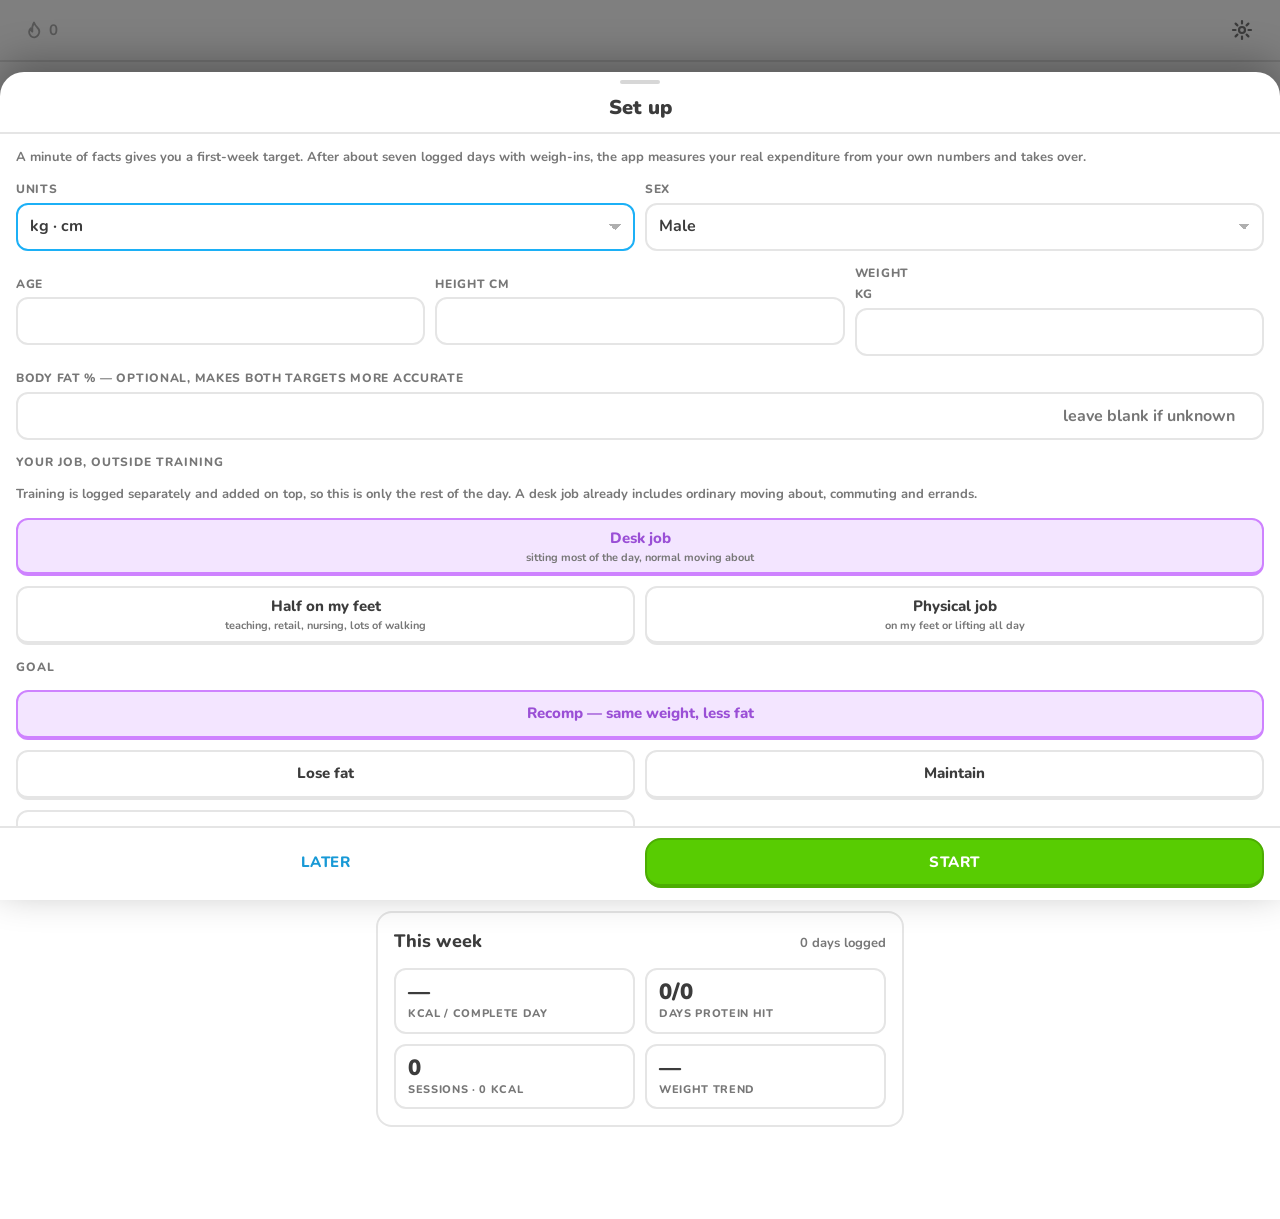
==== commit 26e2ab85: "Setup sheet fits the screen; activity options say what they mean A three-button footer ("Later / Kee" ====
--- a/docs/index.html
+++ b/docs/index.html
@@ -292,12 +292,13 @@
         <label class="lbl">height cm <input class="num" name="height_cm" type="number" min="120" max="230" step="1" required inputmode="numeric"></label>
         <label class="lbl">weight <span id="setup-unit">kg</span> <input class="num" name="weight" type="number" min="30" max="500" step="0.1" required inputmode="decimal"></label>
       </div>
-      <label class="lbl">body fat % — optional, from a scale or a guess; it makes both targets more accurate <input class="num" name="bodyfat" type="number" min="3" max="60" step="0.1" inputmode="decimal" placeholder="leave blank if unknown"></label>
-      <span class="label">Your day, outside training</span>
+      <label class="lbl">body fat % — optional, makes both targets more accurate <input class="num" name="bodyfat" type="number" min="3" max="60" step="0.1" inputmode="decimal" placeholder="leave blank if unknown"></label>
+      <span class="label">Your job, outside training</span>
+      <p class="note">Training is logged separately and added on top, so this is only the rest of the day. A desk job already includes ordinary moving about, commuting and errands.</p>
       <div class="options" id="setup-activity">
-        <button type="button" class="opt on" data-v="desk">Mostly sitting</button>
-        <button type="button" class="opt" data-v="mixed">Mixed</button>
-        <button type="button" class="opt" data-v="feet">On my feet</button>
+        <button type="button" class="opt on" data-v="desk">Desk job<small>sitting most of the day, normal moving about</small></button>
+        <button type="button" class="opt" data-v="mixed">Half on my feet<small>teaching, retail, nursing, lots of walking</small></button>
+        <button type="button" class="opt" data-v="feet">Physical job<small>on my feet or lifting all day</small></button>
       </div>
       <span class="label">Goal</span>
       <div class="options" id="setup-goal">
@@ -310,7 +311,7 @@
       <p class="note">Get one at <a href="https://aistudio.google.com/apikey" target="_blank" rel="noopener">aistudio.google.com → Get API key</a>. Without it, barcodes, regulars, shakes and typed entries still work.</p>
       <p class="note" id="setup-preview"></p>
     </div>
-    <div class="sheet-foot"><button class="btn ghost" type="button" id="setup-skip">Later</button><button class="btn" type="button" id="setup-keep" hidden>Keep my targets</button><button class="btn primary" type="submit" id="setup-go">Start</button></div>
+    <div class="sheet-foot"><button class="btn ghost" type="button" id="setup-skip">Later</button><button class="btn" type="button" id="setup-keep" hidden>Keep mine</button><button class="btn primary" type="submit" id="setup-go">Start</button></div>
   </form>
 </dialog>
 
--- a/docs/css/style.css
+++ b/docs/css/style.css
@@ -234,6 +234,9 @@
 .opt{min-height:50px;border:2px solid var(--line);border-bottom-width:4px;border-radius:var(--r-s);font-size:15px;font-weight:800;color:var(--ink);background:var(--card);padding:0 10px}
 .opt:active{transform:translateY(2px);border-bottom-width:2px}
 .opt.on{background:var(--purple-bg);border-color:var(--purple);color:var(--purple-ink)}
+.opt small{display:block;font-size:11px;font-weight:700;color:var(--muted);line-height:1.25;margin-top:2px;text-transform:none;letter-spacing:0}
+.opt:has(small){padding:8px 10px;min-height:58px}
+#setup-activity .opt:first-child{grid-column:1 / -1}
 
 /* regulars */
 .chips{display:grid;grid-template-columns:1fr 1fr;gap:10px}
@@ -257,7 +260,8 @@
   background:var(--card); color:var(--ink); border-radius:24px 24px 0 0;
   box-shadow:0 -10px 40px rgba(0,0,0,.3);
 }
-dialog.sheet[open]{display:grid;grid-template-rows:auto 1fr auto;animation:up .28s cubic-bezier(.2,.8,.2,1)}
+dialog.sheet[open]{display:grid;grid-template-rows:auto 1fr auto;grid-template-columns:minmax(0,1fr);animation:up .28s cubic-bezier(.2,.8,.2,1)}   /* minmax(0,1fr): a wide footer must never widen the sheet past the screen */
+.sheet-head,.sheet-body,.sheet-foot{min-width:0}
 dialog.sheet form{display:contents}
 @keyframes up{from{transform:translateY(48px);opacity:0}to{transform:none;opacity:1}}
 dialog::backdrop{background:rgba(0,0,0,.5)}
@@ -268,7 +272,7 @@
 .sheet-head .close:focus-visible{outline:0}
 .sheet-body{padding:14px 16px 16px;display:flex;flex-direction:column;gap:14px;overflow-y:auto;overscroll-behavior:contain;min-height:0}
 .sheet-foot{padding:10px 16px calc(12px + env(safe-area-inset-bottom));border-top:2px solid var(--line);background:var(--card);display:flex;gap:10px}
-.sheet-foot .btn{flex:1}
+.sheet-foot .btn{flex:1;min-width:0;padding:0 10px;letter-spacing:.04em}
 dialog.modal{border:0;border-radius:var(--r);background:var(--card);color:var(--ink);padding:18px;width:min(92vw,480px)}
 dialog.modal h2{margin-bottom:4px}
 
